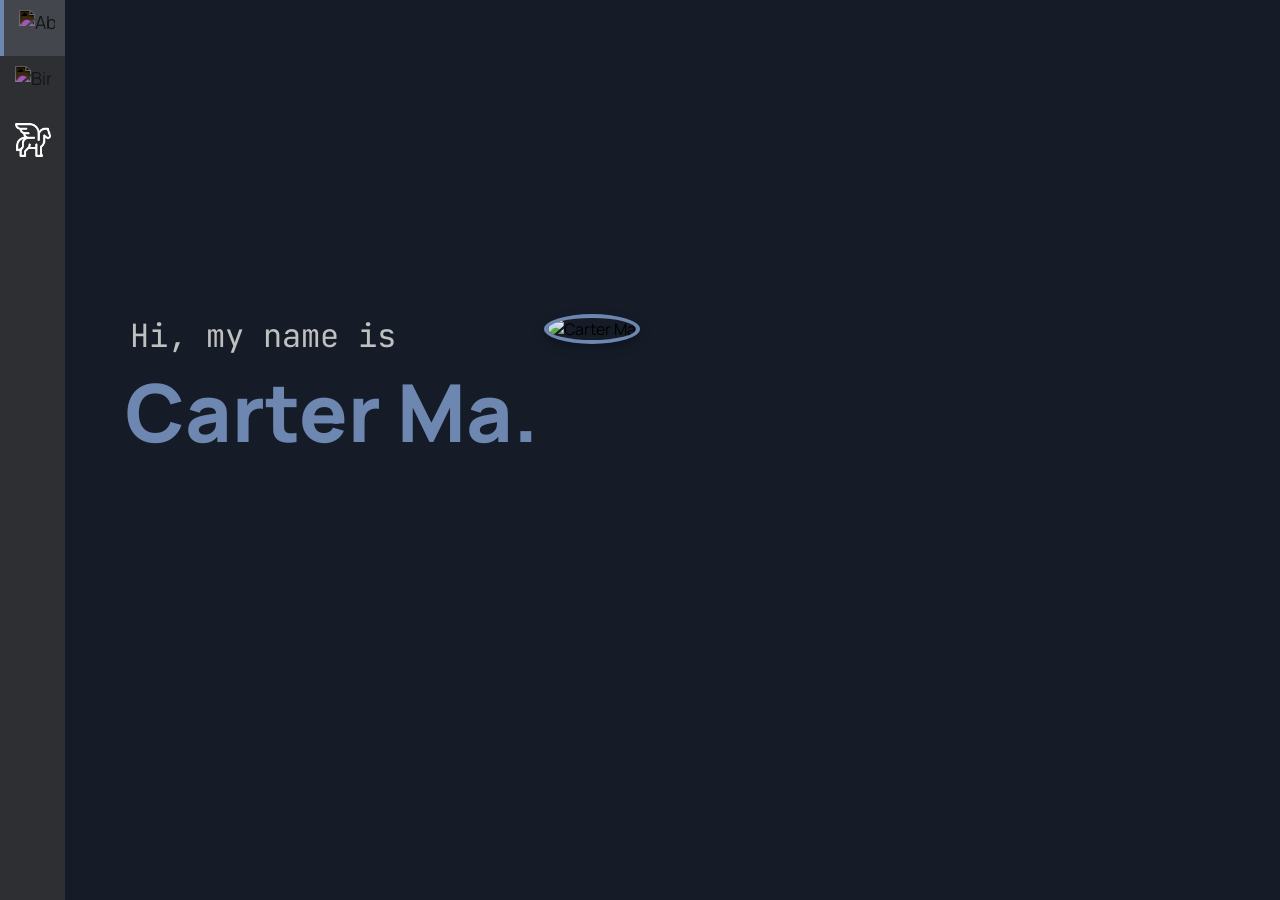
==== index.html @ 39f23136 "pegasus-project initial commit" ====
<!DOCTYPE html>
<html lang="en">
<head>
    <meta charset="UTF-8">
    <meta name="viewport" content="width=device-width, initial-scale=1.0">
    <title>About Me - Carter Ma</title>
    <link rel="stylesheet" href="style.css">
    <link href="https://fonts.googleapis.com/css2?family=Manrope:wght@400;600;700;800&display=swap" rel="stylesheet">
    <link href="https://fonts.googleapis.com/css2?family=JetBrains+Mono:ital,wght@0,100..800;1,100..800&family=Libre+Baskerville:ital,wght@0,400;0,700;1,400&display=swap" rel="stylesheet">
</head>
<body>
    <div class="sidebar" id="sidebar">
        <a href="index.html" id="about-link" class="sidebar-link">
            <img src="icons/about-me-icon.png" class="icon" alt="About Me icon">
            <span class="label">About Me</span>
        </a>
        <a href="bird-of-the-day.html" class="sidebar-link active">
            <img src="icons/bird-icon.png" class="icon" alt="Bird icon">
            <span class="label">Bird of the Day</span>
        </a>
        <a href="pegasus-project.html" class="sidebar-link">
            <img src="icons/pegasus-icon.png" class="icon" alt="Pegasus icon">
            <span class="label">Mapping the Pegasus Project</span>
        </a>
    </div>

    <main class="content" id="about-me-content">
        <div class="about-me">
            <div class="name-column">
                <h1 id="hi_text">Hi, my name is</h1>
                <h1 id="my_name">Carter Ma.</h1>
            </div>
            <div class="picture-column">
                <img src="images/profile-picture.JPG" alt="Carter Ma" id="profile_pic">
            </div>
        </div>
    </main>

    <footer>
    </footer>

    <!-- JavaScript -->
    <script src="scripts/sidebar.js" defer></script>
</body>
</html>
---- style.css ----
:root {
    --silver: #BFC0C0; /* Color of text */
    --anti-flash-white: #EAEBEB; /* Color of text in button and sidebar */
    --gunmetal: #1b2432; /* Color of container */
    --rich-black: #151c28; /* Background color */
    --cadet-gray: #7e95a0; /* Color of unvisited link */
    --cadet-gray-2: #A1B2BA; /* Color of unvisited hovered link */
    --cadet-gray-3: #9D9FAA; /* Color of visited link */
    --glaucous: #6D87B0;  /* Color of hovered button */
    --lapis-lazuli: #4F6892; /* Color of button */
    --jet: #2D2F33; /* Color of sidebar background */
    --outer-space: #43464C; /* Color of current page in sidebar */
    --indian-red: #da6666; /* Evil red color for evil stuff */
}

@media (max-width: 768px) {
    .bird-info {
        grid-template-columns: 1fr;
    }
}

body {
    font-family: 'Manrope';
    text-align: center;
    background-color: var(--rich-black);
    margin: 0;
    padding: 0;
    display: flex;
    justify-content: center;
    align-items: center;
    min-height: 100vh;
    /* Will push content to the right when sidebar is expanded */
    margin-left: 60px;
    transition: margin-left 0.3s ease;
}

/* Bird page section */

.container {
    position: relative;
    max-width: 900px;
    padding: 16px;
    background: var(--gunmetal);
    border-radius: 10px;
    box-shadow: 0 3px 8px rgba(0, 0, 0, 0.25);
}

h1 {
    font-size: 2em;
    font-weight: 400;
    color: var(--silver);
    margin-bottom: 4px;
}

#bird_name {
    font-weight: 600;
    color: var(--glaucous)
}

h2 {
    font-size: 1.4em;
    font-style: italic;
    font-weight: 200;
    color: var(--silver);
    margin-top: 0;
    margin-bottom: 8px;
}

p {
    font-size: 1em;
    color: var(--silver);
    line-height: 1.4;
    margin: 12px 0;
}

a {
    color: var(--cadet-gray)
}

#image_credit a:hover {
    color: var(--cadet-gray-2);
}

#image_credit   a:visited {
    color: var(--cadet-gray-3)
}

.bird-info {
    display: grid;
    grid-template-columns: 1fr 1fr;
    gap: 16px;
    margin: 16px 0;
    align-items: stretch;
}


.bird-photo-section, .bird-map-section {
    display: flex;
    flex-direction: column;
    align-items: center;
    justify-content: flex-start;
}

.bird-photo,
.bird-map {
    width: 100%;
    max-width: 430px;
    height: 300px;
    object-fit: cover;
    border-radius: 8px;
    box-shadow: 0 3px 6px rgba(0, 0, 0, 0.2);
}

.bird-map {
    border: none;
    margin-bottom: 25px;
}


.bird-photo, .bird-map {
    width: 100%;
    max-width: 430px;
    height: 300px;
    object-fit: cover;
    border-radius: 8px;
    box-shadow: 0 3px 6px rgba(0, 0, 0, 0.2);
}

#image_credit {
    margin-top: 6px;
    font-size: 0.9em;
}

.button-container {
  display: flex;
  flex-direction: column;
  align-items: center;
  gap: 16px;
  margin-top: 16px;
}

.button-with-loader {
  display: flex;
  align-items: center;
  gap: 8px;
}

button {
    padding: 10px 20px;
    font-size: 16px;
    background-color: var(--lapis-lazuli);
    color: var(--anti-flash-white);
    border: none;
    border-radius: 6px;
    cursor: pointer;
    transition: background 0.3s ease-in-out;
}

button:hover {
    background-color: var(--glaucous);
}

button:disabled {
  opacity: 0.5;
  cursor: not-allowed;
  background-color: var(--rich-black);
  color: var(--silver);
}

#back_button {
    position: absolute;
    bottom: 16px;
    left: 16px;
    display: none;
}

.loader {
    width: 32px;
    height: 32px;
    border: 4px solid var(--glaucous);
    border-bottom-color: transparent;
    border-radius: 50%;
    display: inline-block;
    box-sizing: border-box;
    animation: rotation 1s linear infinite;
    }

    @keyframes rotation {
    0% {
        transform: rotate(0deg);
    }
    100% {
        transform: rotate(360deg);
    }
}

.sidebar {
    position: fixed;
    top: 0;
    left: 0;
    width: 65px;
    height: 100vh;
    background-color: var(--jet);
    transition: width 0.3s ease;
    overflow: hidden;
}

.sidebar.expanded {
    width: 220px;
}

.sidebar-link {
    display: flex;
    align-items: center;
    padding: 10px 15px;
    font-size: 18px;
    color: var(--anti-flash-white);
    text-decoration: none;
    white-space: nowrap;
    overflow: hidden;
    transition: background 0.3s, color 0.2s;
}

.sidebar-link:hover {
    background-color: #444;
}

.sidebar-link .emoji {
    margin-right: 10px;
    font-size: 1.2em;
}

.sidebar-link .label {
    display: inline-block;
    overflow: hidden;
    white-space: nowrap;
    max-width: 0;
    opacity: 0;
    transition: max-width 0.3s ease, opacity 0.3s ease;
}

.sidebar-link.current-page {
    background-color: var(--outer-space);
    border-left: 4px solid var(--glaucous);
}

.sidebar.expanded .sidebar-link .label {
    max-width: 160px;
    opacity: 1;
}

.content {
    margin-left: 50px; /* matches collapsed sidebar */
    transition: margin-left 0.3s ease;
    padding: 20px;
}

.sidebar.expanded ~ .content {
    margin-left: 200px; /* matches expanded sidebar */
}

.icon {
  width: 36px;
  height: 36px;
  margin-right: 10px;
  flex-shrink: 0;
  filter: invert();
}

/** About me section */

#about-me-content {
    display:flex;
    width: 100%;
    margin-top: -120px;
}

#hi_text {
    position: relative;
    font-family: "JetBrains Mono", monospace;
    font-size: 2em;
    margin: 0;
    color: var(--silver);
    z-index: 1000;
    transition: left 0.3s ease;
}

#my_name {
    position: relative;
    left: -5px;
    font-size: 5em;
    font-weight: 900;
    color: var(--glaucous);
    margin: 0;
    z-index: 1000;
    transition: left 0.3s ease;
}

#profile_pic {
    width: 220px;
    height: 220px;
    object-fit: cover;
    border-radius: 50%; /* Makes it circular */
    border: 4px solid var(--glaucous);
    box-shadow: 0 4px 12px rgba(0, 0, 0, 0.3);
}

.name-column {
    float: left;
    z-index: 1000;
    transition: left 0.3s ease;
    text-align: left;
    width: auto;
}

.picture-column {
    position: relative;
    z-index: 1000;
    transition: left 0.3s ease;
    text-align: center;
}

.about-me > div {
    float: left;
}

/* Pegasus Project section */

.wide-container {
    position: relative;
    width: 1500px;
    padding: 32px;
    background: var(--gunmetal);
    border-radius: 10px;
    box-shadow: 0 3px 8px rgba(0, 0, 0, 0.25);
}

.pegasus-title {
    font-weight: 600;
    font-size: 1.1em;
    color: var(--wist);
    border-bottom: 2px solid var(--glaucous);
    display:inline-block;
    width: auto;
    padding: 0 300px 30px;
}

.pegasus-content {
    display: grid;
    grid-template-columns: 3fr 1fr;
    gap: 20px;
    margin-top: 40px;
}

.pegasus-info {
    text-align: center;
    color: var(--silver);
}

.pegasus-about-title {
    margin-top: 0;
    font-weight: 600;
    color: var(--silver);
}

.map-container {
    background: var(--gunmetal);
    border-radius: 8px;
    padding: 0;
    overflow: hidden;
    box-shadow: 0 3px 6px rgba(0, 0, 0, 0.2);
    position: relative;
    height: 500px;
}

.popup-content p {
    margin: 8px 0;
    color: black;
    font-size: 0.95em;
    line-height: 1.4;
}

#surveillance-map {
    height: 100%;
    width: 100%;
    border-radius: 8px;
    position: absolute;
    top: 0;
    left: 0;
    right: 0;
    bottom: 0;
}

#map-loading {
    position: absolute;
    top: 50%;
    left: 50%;
    transform: translate(-50%, -50%);
    color: var(--silver);
    font-size: 1.1em;
    z-index: 1000;
}
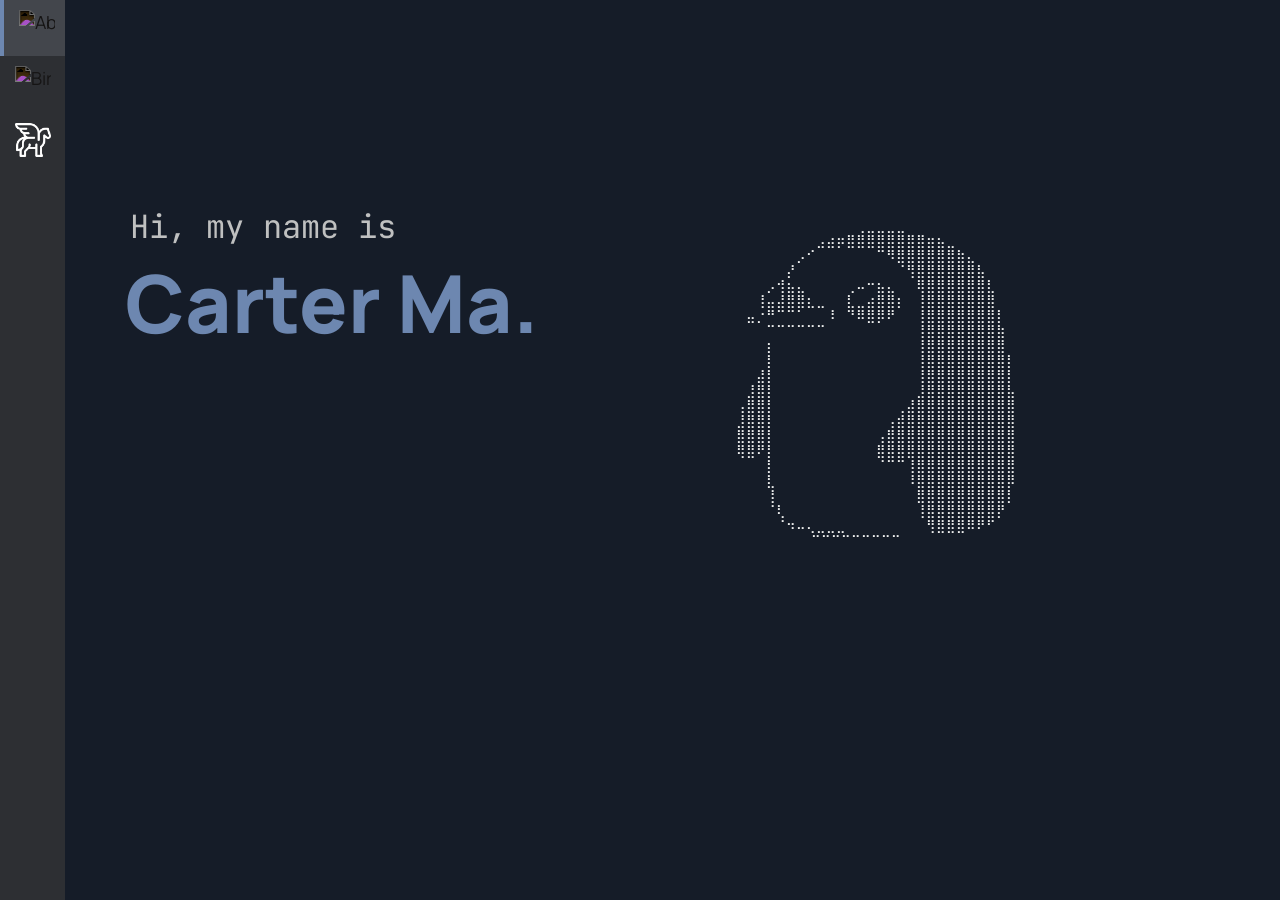
==== commit 8210b08e: "Made ready for class presentation" ====
--- a/index.html
+++ b/index.html
@@ -31,7 +31,30 @@
                 <h1 id="my_name">Carter Ma.</h1>
             </div>
             <div class="picture-column">
-                <img src="images/profile-picture.JPG" alt="Carter Ma" id="profile_pic">
+                <pre style="color: var(--anti-flash-white);">
+                    ⠀⠀⠀⠀⠀⠀⠀⠀⠀⠀⠀⠀⢀⣀⣀⣀⣀⠀⠀⠀⠀⠀⠀⠀⠀⠀⠀⠀
+                    ⠀⠀⠀⠀⠀⠀⠀⠀⣠⣴⡶⣿⣿⣿⣿⣿⣿⣿⣿⣶⣦⣀⠀⠀⠀⠀⠀⠀
+                    ⠀⠀⠀⠀⠀⠀⡠⠊⠀⠀⠀⠀⠀⠀⠉⠻⣿⣿⣿⣿⣿⣿⣷⣄⠀⠀⠀⠀
+                    ⠀⠀⠀⠀⠀⡜⠀⠀⠀⠀⠀⠀⠀⠀⠀⠀⠈⢻⣿⣿⣿⣿⣿⣿⣧⠀⠀⠀
+                    ⠀⠀⠀⡠⢺⣦⣄⠀⠀⠀⠀⢀⠤⠒⣦⣄⠀⠀⢿⣿⣿⣿⣿⣿⣿⣇⠀⠀
+                    ⠀⠀⢸⣤⣼⣿⣿⣆⣀⠀⠀⣇⣀⣴⣿⣿⡆⠀⢸⣿⣿⣿⣿⣿⣿⣿⠀⠀
+                    ⠀⣤⡐⠛⠉⠉⠁⠀⠀⠸⠀⠙⠿⣿⡿⠟⠀⠀⢸⣿⣿⣿⣿⣿⣿⣿⡇⠀
+                    ⠀⠀⠀⠉⠉⠉⠉⠉⠉⠀⠀⠀⠀⠀⠀⠀⠀⠀⢸⣿⣿⣿⣿⣿⣿⣿⣷⠀
+                    ⠀⠀⠀⡆⠀⠀⠀⠀⠀⠀⠀⠀⠀⠀⠀⠀⠀⠀⢸⣿⣿⣿⣿⣿⣿⣿⣿⠀
+                    ⠀⠀⠀⡇⠀⠀⠀⠀⠀⠀⠀⠀⠀⠀⠀⠀⠀⠀⢸⣿⣿⣿⣿⣿⣿⣿⣿⡇
+                    ⠀⠀⣼⡇⠀⠀⠀⠀⠀⠀⠀⠀⠀⠀⠀⠀⠀⠀⢸⣿⣿⣿⣿⣿⣿⣿⣿⡇
+                    ⠀⣸⣿⡇⠀⠀⠀⠀⠀⠀⠀⠀⠀⠀⠀⠀⠀⠀⣸⣿⣿⣿⣿⣿⣿⣿⣿⣧
+                    ⢠⣿⣿⡇⠀⠀⠀⠀⠀⠀⠀⠀⠀⠀⠀⠀⢀⣼⣿⣿⣿⣿⣿⣿⣿⣿⣿⣿
+                    ⣸⣿⣿⡇⠀⠀⠀⠀⠀⠀⠀⠀⠀⠀⠀⢠⣾⣿⣿⣿⣿⣿⣿⣿⣿⣿⣿⣿
+                    ⣿⣿⣿⡇⠀⠀⠀⠀⠀⠀⠀⠀⠀⠀⢠⣿⣿⣿⣿⣿⣿⣿⣿⣿⣿⣿⣿⣿
+                    ⢿⣿⠟⡇⠀⠀⠀⠀⠀⠀⠀⠀⠀⠀⣿⣿⣿⣿⣿⣿⣿⣿⣿⣿⣿⣿⣿⣿
+                    ⠀⠀⠀⡇⠀⠀⠀⠀⠀⠀⠀⠀⠀⠀⠈⠉⠉⢸⣿⣿⣿⣿⣿⣿⣿⣿⣿⣿
+                    ⠀⠀⠀⣇⠀⠀⠀⠀⠀⠀⠀⠀⠀⠀⠀⠀⠀⠸⣿⣿⣿⣿⣿⣿⣿⣿⣿⡿
+                    ⠀⠀⠀⢸⠀⠀⠀⠀⠀⠀⠀⠀⠀⠀⠀⠀⠀⠀⣿⣿⣿⣿⣿⣿⣿⣿⣿⡇
+                    ⠀⠀⠀⠈⢇⠀⠀⠀⠀⠀⠀⠀⠀⠀⠀⠀⠀⠀⢸⣿⣿⣿⣿⣿⣿⣿⡟⠀
+                    ⠀⠀⠀⠀⠈⠲⠤⢄⣀⣀⣀⠀⠀⠀⠀⠀⠀⠀⠀⢻⣿⣿⣿⠿⠟⠋⠀⠀
+                    ⠀⠀⠀⠀⠀⠀⠀⠀⠀⠀⠀⠉⠉⠉⠉⠉⠉⠉⠉⠉⠀⠀⠀⠀⠀⠀⠀⠀⠀⠀⠀⠀⠀⠀⠀
+                </pre>
             </div>
         </div>
     </main>
--- a/style.css
+++ b/style.css
@@ -328,7 +328,7 @@
 
 .wide-container {
     position: relative;
-    width: 1500px;
+    width: 90%;
     padding: 32px;
     background: var(--gunmetal);
     border-radius: 10px;
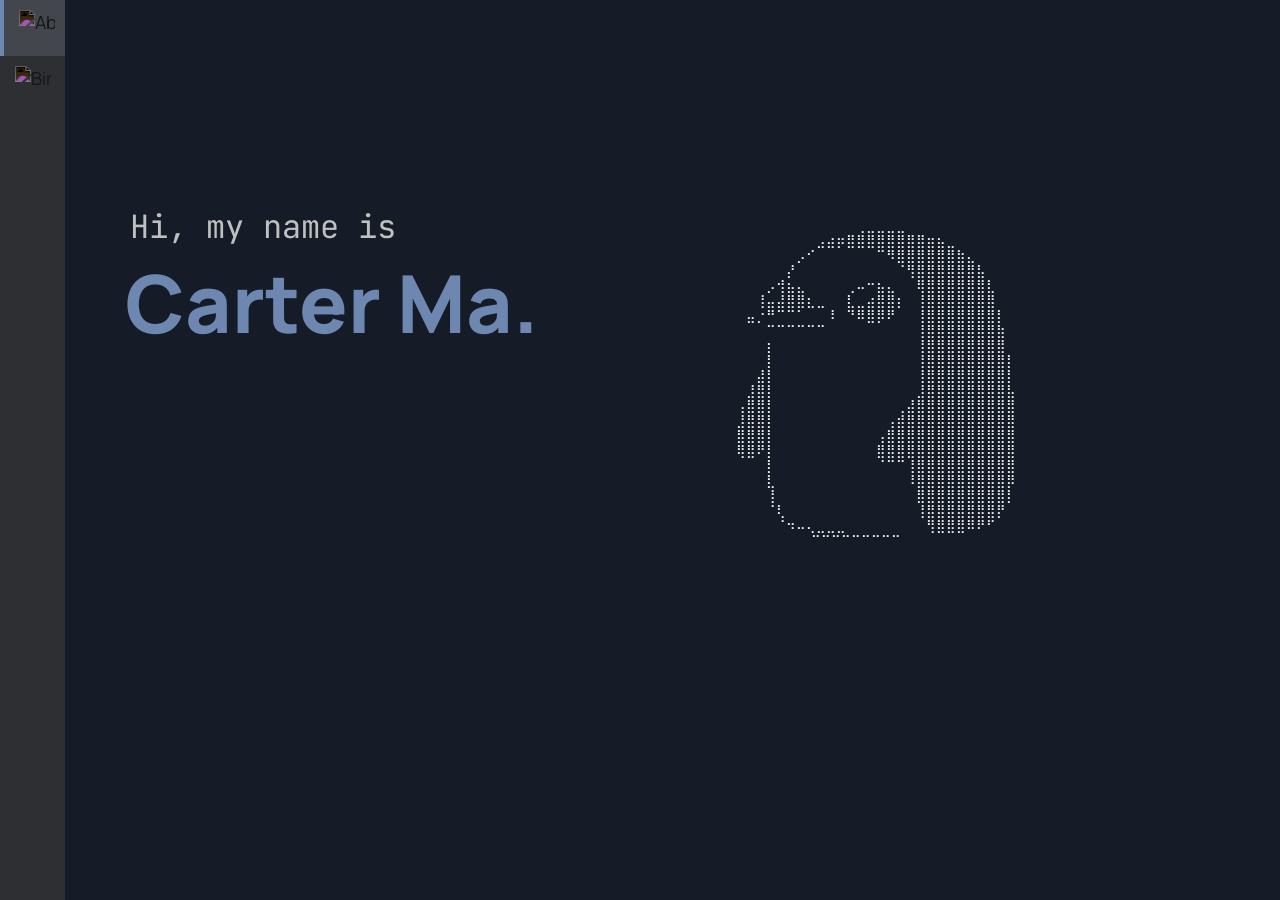
==== commit ef07f158: "Hide Pegasus Project" ====
--- a/index.html
+++ b/index.html
@@ -18,10 +18,10 @@
             <img src="icons/bird-icon.png" class="icon" alt="Bird icon">
             <span class="label">Bird of the Day</span>
         </a>
-        <a href="pegasus-project.html" class="sidebar-link">
+        <!-- <a href="pegasus-project.html" class="sidebar-link">
             <img src="icons/pegasus-icon.png" class="icon" alt="Pegasus icon">
             <span class="label">Mapping the Pegasus Project</span>
-        </a>
+        </a> -->
     </div>
 
     <main class="content" id="about-me-content">
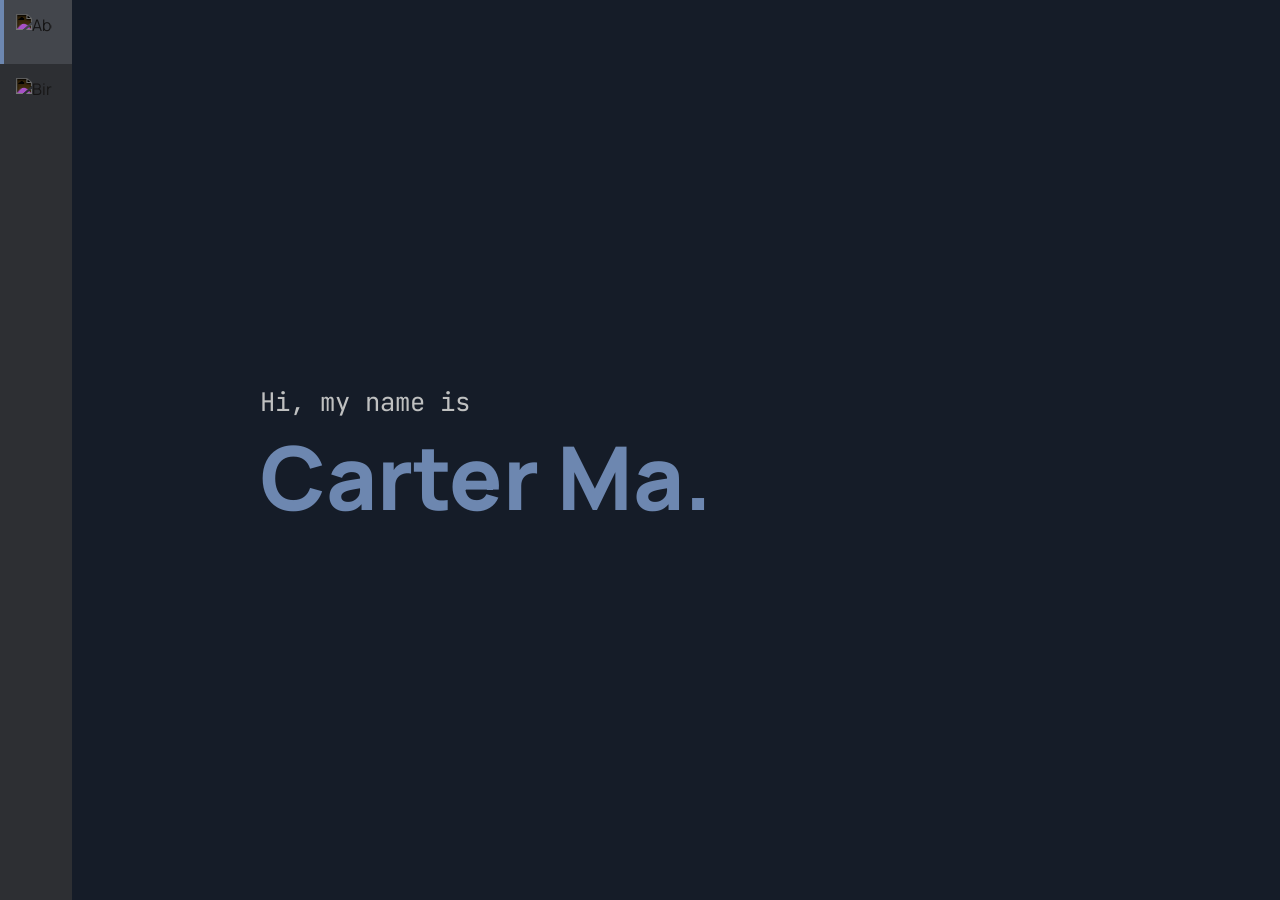
==== commit 3123beba: "Refactored HTML & CSS" ====
--- a/index.html
+++ b/index.html
@@ -8,59 +8,26 @@
     <link href="https://fonts.googleapis.com/css2?family=Manrope:wght@400;600;700;800&display=swap" rel="stylesheet">
     <link href="https://fonts.googleapis.com/css2?family=JetBrains+Mono:ital,wght@0,100..800;1,100..800&family=Libre+Baskerville:ital,wght@0,400;0,700;1,400&display=swap" rel="stylesheet">
 </head>
-<body>
-    <div class="sidebar" id="sidebar">
-        <a href="index.html" id="about-link" class="sidebar-link">
-            <img src="icons/about-me-icon.png" class="icon" alt="About Me icon">
-            <span class="label">About Me</span>
-        </a>
-        <a href="bird-of-the-day.html" class="sidebar-link active">
-            <img src="icons/bird-icon.png" class="icon" alt="Bird icon">
-            <span class="label">Bird of the Day</span>
-        </a>
-        <!-- <a href="pegasus-project.html" class="sidebar-link">
-            <img src="icons/pegasus-icon.png" class="icon" alt="Pegasus icon">
-            <span class="label">Mapping the Pegasus Project</span>
-        </a> -->
-    </div>
+<body class="about-page">
+    <aside class="sidebar" id="sidebar">
+        <nav class="sidebar-nav" aria-label="Primary">
+            <a href="index.html" class="sidebar-link" aria-current="page">
+                <img src="icons/about-me-icon.png" class="icon" alt="About Me icon">
+                <span class="label">About Me</span>
+            </a>
+            <a href="bird-of-the-day.html" class="sidebar-link">
+                <img src="icons/bird-icon.png" class="icon" alt="Bird icon">
+                <span class="label">Bird of the Day</span>
+            </a>
+        </nav>
+    </aside>
 
-    <main class="content" id="about-me-content">
-        <div class="about-me">
-            <div class="name-column">
-                <h1 id="hi_text">Hi, my name is</h1>
-                <h1 id="my_name">Carter Ma.</h1>
-            </div>
-            <div class="picture-column">
-                <pre style="color: var(--anti-flash-white);">
-                    ⠀⠀⠀⠀⠀⠀⠀⠀⠀⠀⠀⠀⢀⣀⣀⣀⣀⠀⠀⠀⠀⠀⠀⠀⠀⠀⠀⠀
-                    ⠀⠀⠀⠀⠀⠀⠀⠀⣠⣴⡶⣿⣿⣿⣿⣿⣿⣿⣿⣶⣦⣀⠀⠀⠀⠀⠀⠀
-                    ⠀⠀⠀⠀⠀⠀⡠⠊⠀⠀⠀⠀⠀⠀⠉⠻⣿⣿⣿⣿⣿⣿⣷⣄⠀⠀⠀⠀
-                    ⠀⠀⠀⠀⠀⡜⠀⠀⠀⠀⠀⠀⠀⠀⠀⠀⠈⢻⣿⣿⣿⣿⣿⣿⣧⠀⠀⠀
-                    ⠀⠀⠀⡠⢺⣦⣄⠀⠀⠀⠀⢀⠤⠒⣦⣄⠀⠀⢿⣿⣿⣿⣿⣿⣿⣇⠀⠀
-                    ⠀⠀⢸⣤⣼⣿⣿⣆⣀⠀⠀⣇⣀⣴⣿⣿⡆⠀⢸⣿⣿⣿⣿⣿⣿⣿⠀⠀
-                    ⠀⣤⡐⠛⠉⠉⠁⠀⠀⠸⠀⠙⠿⣿⡿⠟⠀⠀⢸⣿⣿⣿⣿⣿⣿⣿⡇⠀
-                    ⠀⠀⠀⠉⠉⠉⠉⠉⠉⠀⠀⠀⠀⠀⠀⠀⠀⠀⢸⣿⣿⣿⣿⣿⣿⣿⣷⠀
-                    ⠀⠀⠀⡆⠀⠀⠀⠀⠀⠀⠀⠀⠀⠀⠀⠀⠀⠀⢸⣿⣿⣿⣿⣿⣿⣿⣿⠀
-                    ⠀⠀⠀⡇⠀⠀⠀⠀⠀⠀⠀⠀⠀⠀⠀⠀⠀⠀⢸⣿⣿⣿⣿⣿⣿⣿⣿⡇
-                    ⠀⠀⣼⡇⠀⠀⠀⠀⠀⠀⠀⠀⠀⠀⠀⠀⠀⠀⢸⣿⣿⣿⣿⣿⣿⣿⣿⡇
-                    ⠀⣸⣿⡇⠀⠀⠀⠀⠀⠀⠀⠀⠀⠀⠀⠀⠀⠀⣸⣿⣿⣿⣿⣿⣿⣿⣿⣧
-                    ⢠⣿⣿⡇⠀⠀⠀⠀⠀⠀⠀⠀⠀⠀⠀⠀⢀⣼⣿⣿⣿⣿⣿⣿⣿⣿⣿⣿
-                    ⣸⣿⣿⡇⠀⠀⠀⠀⠀⠀⠀⠀⠀⠀⠀⢠⣾⣿⣿⣿⣿⣿⣿⣿⣿⣿⣿⣿
-                    ⣿⣿⣿⡇⠀⠀⠀⠀⠀⠀⠀⠀⠀⠀⢠⣿⣿⣿⣿⣿⣿⣿⣿⣿⣿⣿⣿⣿
-                    ⢿⣿⠟⡇⠀⠀⠀⠀⠀⠀⠀⠀⠀⠀⣿⣿⣿⣿⣿⣿⣿⣿⣿⣿⣿⣿⣿⣿
-                    ⠀⠀⠀⡇⠀⠀⠀⠀⠀⠀⠀⠀⠀⠀⠈⠉⠉⢸⣿⣿⣿⣿⣿⣿⣿⣿⣿⣿
-                    ⠀⠀⠀⣇⠀⠀⠀⠀⠀⠀⠀⠀⠀⠀⠀⠀⠀⠸⣿⣿⣿⣿⣿⣿⣿⣿⣿⡿
-                    ⠀⠀⠀⢸⠀⠀⠀⠀⠀⠀⠀⠀⠀⠀⠀⠀⠀⠀⣿⣿⣿⣿⣿⣿⣿⣿⣿⡇
-                    ⠀⠀⠀⠈⢇⠀⠀⠀⠀⠀⠀⠀⠀⠀⠀⠀⠀⠀⢸⣿⣿⣿⣿⣿⣿⣿⡟⠀
-                    ⠀⠀⠀⠀⠈⠲⠤⢄⣀⣀⣀⠀⠀⠀⠀⠀⠀⠀⠀⢻⣿⣿⣿⠿⠟⠋⠀⠀
-                    ⠀⠀⠀⠀⠀⠀⠀⠀⠀⠀⠀⠉⠉⠉⠉⠉⠉⠉⠉⠉⠀⠀⠀⠀⠀⠀⠀⠀⠀⠀⠀⠀⠀⠀⠀
-                </pre>
-            </div>
-        </div>
+    <main class="page-content">
+        <section class="about-hero" aria-labelledby="my_name">
+            <p class="about-intro">Hi, my name is</p>
+            <h1 id="my_name" class="about-title">Carter Ma.</h1>
+        </section>
     </main>
-
-    <footer>
-    </footer>
 
     <!-- JavaScript -->
     <script src="scripts/sidebar.js" defer></script>
--- a/style.css
+++ b/style.css
@@ -1,247 +1,127 @@
 :root {
-    --silver: #BFC0C0; /* Color of text */
-    --anti-flash-white: #EAEBEB; /* Color of text in button and sidebar */
-    --gunmetal: #1b2432; /* Color of container */
-    --rich-black: #151c28; /* Background color */
-    --cadet-gray: #7e95a0; /* Color of unvisited link */
-    --cadet-gray-2: #A1B2BA; /* Color of unvisited hovered link */
-    --cadet-gray-3: #9D9FAA; /* Color of visited link */
-    --glaucous: #6D87B0;  /* Color of hovered button */
-    --lapis-lazuli: #4F6892; /* Color of button */
-    --jet: #2D2F33; /* Color of sidebar background */
-    --outer-space: #43464C; /* Color of current page in sidebar */
-    --indian-red: #da6666; /* Evil red color for evil stuff */
-}
-
-@media (max-width: 768px) {
-    .bird-info {
-        grid-template-columns: 1fr;
-    }
+    --color-bg: #151c28;
+    --color-surface: #1b2432;
+    --color-surface-strong: #2d2f33;
+    --color-surface-active: #43464c;
+    --color-text: #bfc0c0;
+    --color-text-strong: #eaebeb;
+    --color-link: #7e95a0;
+    --color-link-hover: #a1b2ba;
+    --color-link-visited: #9d9faa;
+    --color-accent: #6d87b0;
+    --color-accent-strong: #4f6892;
+    --color-border: rgba(255, 255, 255, 0.08);
+    --shadow-panel: 0 18px 40px rgba(0, 0, 0, 0.24);
+    --shadow-media: 0 10px 24px rgba(0, 0, 0, 0.2);
+    --radius-lg: 16px;
+    --radius-md: 10px;
+    --radius-sm: 8px;
+    --sidebar-collapsed: 72px;
+    --sidebar-expanded: 220px;
+    --content-width: 960px;
+}
+
+*,
+*::before,
+*::after {
+    box-sizing: border-box;
+}
+
+html {
+    color-scheme: dark;
 }
 
 body {
-    font-family: 'Manrope';
-    text-align: center;
-    background-color: var(--rich-black);
     margin: 0;
-    padding: 0;
-    display: flex;
-    justify-content: center;
-    align-items: center;
     min-height: 100vh;
-    /* Will push content to the right when sidebar is expanded */
-    margin-left: 60px;
-    transition: margin-left 0.3s ease;
-}
-
-/* Bird page section */
-
-.container {
-    position: relative;
-    max-width: 900px;
-    padding: 16px;
-    background: var(--gunmetal);
-    border-radius: 10px;
-    box-shadow: 0 3px 8px rgba(0, 0, 0, 0.25);
-}
-
-h1 {
-    font-size: 2em;
-    font-weight: 400;
-    color: var(--silver);
-    margin-bottom: 4px;
-}
-
-#bird_name {
-    font-weight: 600;
-    color: var(--glaucous)
-}
-
-h2 {
-    font-size: 1.4em;
-    font-style: italic;
-    font-weight: 200;
-    color: var(--silver);
-    margin-top: 0;
-    margin-bottom: 8px;
-}
-
+    overflow-x: hidden;
+    font-family: "Manrope", sans-serif;
+    background-color: var(--color-bg);
+    color: var(--color-text);
+}
+
+img {
+    display: block;
+    max-width: 100%;
+}
+
+iframe {
+    display: block;
+}
+
+h1,
+h2,
 p {
-    font-size: 1em;
-    color: var(--silver);
-    line-height: 1.4;
-    margin: 12px 0;
+    margin: 0;
+}
+
+p {
+    line-height: 1.6;
 }
 
 a {
-    color: var(--cadet-gray)
-}
-
-#image_credit a:hover {
-    color: var(--cadet-gray-2);
-}
-
-#image_credit   a:visited {
-    color: var(--cadet-gray-3)
-}
-
-.bird-info {
-    display: grid;
-    grid-template-columns: 1fr 1fr;
-    gap: 16px;
-    margin: 16px 0;
-    align-items: stretch;
-}
-
-
-.bird-photo-section, .bird-map-section {
-    display: flex;
-    flex-direction: column;
-    align-items: center;
-    justify-content: flex-start;
-}
-
-.bird-photo,
-.bird-map {
-    width: 100%;
-    max-width: 430px;
-    height: 300px;
-    object-fit: cover;
-    border-radius: 8px;
-    box-shadow: 0 3px 6px rgba(0, 0, 0, 0.2);
-}
-
-.bird-map {
-    border: none;
-    margin-bottom: 25px;
-}
-
-
-.bird-photo, .bird-map {
-    width: 100%;
-    max-width: 430px;
-    height: 300px;
-    object-fit: cover;
-    border-radius: 8px;
-    box-shadow: 0 3px 6px rgba(0, 0, 0, 0.2);
-}
-
-#image_credit {
-    margin-top: 6px;
-    font-size: 0.9em;
-}
-
-.button-container {
-  display: flex;
-  flex-direction: column;
-  align-items: center;
-  gap: 16px;
-  margin-top: 16px;
-}
-
-.button-with-loader {
-  display: flex;
-  align-items: center;
-  gap: 8px;
-}
-
-button {
-    padding: 10px 20px;
-    font-size: 16px;
-    background-color: var(--lapis-lazuli);
-    color: var(--anti-flash-white);
-    border: none;
-    border-radius: 6px;
-    cursor: pointer;
-    transition: background 0.3s ease-in-out;
-}
-
-button:hover {
-    background-color: var(--glaucous);
-}
-
-button:disabled {
-  opacity: 0.5;
-  cursor: not-allowed;
-  background-color: var(--rich-black);
-  color: var(--silver);
-}
-
-#back_button {
-    position: absolute;
-    bottom: 16px;
-    left: 16px;
-    display: none;
-}
-
-.loader {
-    width: 32px;
-    height: 32px;
-    border: 4px solid var(--glaucous);
-    border-bottom-color: transparent;
-    border-radius: 50%;
-    display: inline-block;
-    box-sizing: border-box;
-    animation: rotation 1s linear infinite;
-    }
-
-    @keyframes rotation {
-    0% {
-        transform: rotate(0deg);
-    }
-    100% {
-        transform: rotate(360deg);
-    }
+    color: var(--color-link);
+    transition: color 0.2s ease;
+}
+
+a:hover {
+    color: var(--color-link-hover);
+}
+
+a:visited {
+    color: var(--color-link-visited);
 }
 
 .sidebar {
     position: fixed;
     top: 0;
     left: 0;
-    width: 65px;
-    height: 100vh;
-    background-color: var(--jet);
+    bottom: 0;
+    width: var(--sidebar-collapsed);
+    background-color: var(--color-surface-strong);
+    overflow: hidden;
     transition: width 0.3s ease;
-    overflow: hidden;
+    z-index: 10;
 }
 
 .sidebar.expanded {
-    width: 220px;
+    width: var(--sidebar-expanded);
+}
+
+.sidebar-nav {
+    display: flex;
+    flex-direction: column;
 }
 
 .sidebar-link {
     display: flex;
     align-items: center;
-    padding: 10px 15px;
-    font-size: 18px;
-    color: var(--anti-flash-white);
+    gap: 0.75rem;
+    min-height: 64px;
+    padding: 0.875rem 1rem;
+    color: var(--color-text-strong);
     text-decoration: none;
     white-space: nowrap;
     overflow: hidden;
-    transition: background 0.3s, color 0.2s;
+    transition: background-color 0.2s ease, color 0.2s ease;
 }
 
 .sidebar-link:hover {
-    background-color: #444;
-}
-
-.sidebar-link .emoji {
-    margin-right: 10px;
-    font-size: 1.2em;
+    background-color: rgba(255, 255, 255, 0.08);
+}
+
+.sidebar-link.current-page,
+.sidebar-link[aria-current="page"] {
+    padding-left: calc(1rem - 4px);
+    background-color: var(--color-surface-active);
+    border-left: 4px solid var(--color-accent);
 }
 
 .sidebar-link .label {
-    display: inline-block;
-    overflow: hidden;
-    white-space: nowrap;
     max-width: 0;
     opacity: 0;
-    transition: max-width 0.3s ease, opacity 0.3s ease;
-}
-
-.sidebar-link.current-page {
-    background-color: var(--outer-space);
-    border-left: 4px solid var(--glaucous);
+    overflow: hidden;
+    transition: max-width 0.3s ease, opacity 0.2s ease;
 }
 
 .sidebar.expanded .sidebar-link .label {
@@ -249,154 +129,230 @@
     opacity: 1;
 }
 
-.content {
-    margin-left: 50px; /* matches collapsed sidebar */
-    transition: margin-left 0.3s ease;
-    padding: 20px;
-}
-
-.sidebar.expanded ~ .content {
-    margin-left: 200px; /* matches expanded sidebar */
-}
-
 .icon {
-  width: 36px;
-  height: 36px;
-  margin-right: 10px;
-  flex-shrink: 0;
-  filter: invert();
-}
-
-/** About me section */
-
-#about-me-content {
-    display:flex;
+    width: 36px;
+    height: 36px;
+    flex: 0 0 36px;
+    filter: invert(1);
+}
+
+.page-content {
+    display: grid;
+    place-items: center;
+    min-height: 100vh;
     width: 100%;
-    margin-top: -120px;
-}
-
-#hi_text {
-    position: relative;
+    padding: 2rem;
+    padding-left: calc(var(--sidebar-collapsed) + 2rem);
+    transition: padding-left 0.3s ease;
+}
+
+.sidebar.expanded ~ .page-content {
+    padding-left: calc(var(--sidebar-expanded) + 2rem);
+}
+
+.panel {
+    width: min(100%, var(--content-width));
+    padding: clamp(1.5rem, 3vw, 2rem);
+    background-color: var(--color-surface);
+    border: 1px solid var(--color-border);
+    border-radius: var(--radius-lg);
+    box-shadow: var(--shadow-panel);
+}
+
+.about-hero {
+    width: min(100%, var(--content-width));
+    padding-inline: clamp(0rem, 6vw, 4rem);
+    text-align: left;
+}
+
+.about-intro {
+    margin-bottom: 0.75rem;
     font-family: "JetBrains Mono", monospace;
-    font-size: 2em;
+    font-size: clamp(1.25rem, 2vw, 1.75rem);
+}
+
+.about-title {
+    font-size: clamp(3rem, 10vw, 5.5rem);
+    font-weight: 800;
+    line-height: 0.95;
+    color: var(--color-accent);
+}
+
+.bird-panel {
+    display: grid;
+    gap: 1.5rem;
+}
+
+.bird-header {
+    display: grid;
+    gap: 0.375rem;
+    text-align: center;
+}
+
+.bird-heading {
+    font-size: clamp(2rem, 4vw, 3rem);
+    font-weight: 400;
+    color: var(--color-text);
+}
+
+.bird-title-prefix {
+    color: var(--color-text);
+}
+
+.bird-title-name {
+    font-weight: 600;
+    color: var(--color-accent);
+}
+
+.bird-scientific-name {
+    font-size: 1.25rem;
+    font-style: italic;
+}
+
+.bird-info {
+    display: grid;
+    grid-template-columns: repeat(2, minmax(0, 1fr));
+    gap: 1.5rem;
+    align-items: start;
+}
+
+.bird-detail {
+    display: grid;
+    gap: 1rem;
+    text-align: center;
+}
+
+.bird-figure {
+    display: grid;
+    gap: 0.5rem;
     margin: 0;
-    color: var(--silver);
-    z-index: 1000;
-    transition: left 0.3s ease;
-}
-
-#my_name {
-    position: relative;
-    left: -5px;
-    font-size: 5em;
-    font-weight: 900;
-    color: var(--glaucous);
-    margin: 0;
-    z-index: 1000;
-    transition: left 0.3s ease;
-}
-
-#profile_pic {
-    width: 220px;
-    height: 220px;
+}
+
+.bird-photo,
+.bird-map {
+    width: 100%;
+    min-height: 300px;
+    border: none;
+    border-radius: var(--radius-md);
+    box-shadow: var(--shadow-media);
+    background-color: rgba(255, 255, 255, 0.03);
+}
+
+.bird-photo {
+    aspect-ratio: 4 / 3;
     object-fit: cover;
-    border-radius: 50%; /* Makes it circular */
-    border: 4px solid var(--glaucous);
-    box-shadow: 0 4px 12px rgba(0, 0, 0, 0.3);
-}
-
-.name-column {
-    float: left;
-    z-index: 1000;
-    transition: left 0.3s ease;
-    text-align: left;
-    width: auto;
-}
-
-.picture-column {
-    position: relative;
-    z-index: 1000;
-    transition: left 0.3s ease;
-    text-align: center;
-}
-
-.about-me > div {
-    float: left;
-}
-
-/* Pegasus Project section */
-
-.wide-container {
-    position: relative;
-    width: 90%;
-    padding: 32px;
-    background: var(--gunmetal);
-    border-radius: 10px;
-    box-shadow: 0 3px 8px rgba(0, 0, 0, 0.25);
-}
-
-.pegasus-title {
-    font-weight: 600;
-    font-size: 1.1em;
-    color: var(--wist);
-    border-bottom: 2px solid var(--glaucous);
-    display:inline-block;
-    width: auto;
-    padding: 0 300px 30px;
-}
-
-.pegasus-content {
-    display: grid;
-    grid-template-columns: 3fr 1fr;
-    gap: 20px;
-    margin-top: 40px;
-}
-
-.pegasus-info {
-    text-align: center;
-    color: var(--silver);
-}
-
-.pegasus-about-title {
-    margin-top: 0;
-    font-weight: 600;
-    color: var(--silver);
-}
-
-.map-container {
-    background: var(--gunmetal);
-    border-radius: 8px;
-    padding: 0;
-    overflow: hidden;
-    box-shadow: 0 3px 6px rgba(0, 0, 0, 0.2);
-    position: relative;
-    height: 500px;
-}
-
-.popup-content p {
-    margin: 8px 0;
-    color: black;
-    font-size: 0.95em;
-    line-height: 1.4;
-}
-
-#surveillance-map {
-    height: 100%;
-    width: 100%;
-    border-radius: 8px;
-    position: absolute;
-    top: 0;
-    left: 0;
-    right: 0;
-    bottom: 0;
-}
-
-#map-loading {
-    position: absolute;
-    top: 50%;
-    left: 50%;
-    transform: translate(-50%, -50%);
-    color: var(--silver);
-    font-size: 1.1em;
-    z-index: 1000;
+}
+
+.bird-map {
+    aspect-ratio: 4 / 3;
+}
+
+.image-credit {
+    font-size: 0.95rem;
+}
+
+.image-credit:empty {
+    display: none;
+}
+
+.button-container {
+    display: grid;
+    grid-template-columns: 1fr auto 1fr;
+    align-items: center;
+    gap: 1rem;
+}
+
+.button-with-loader {
+    display: flex;
+    align-items: center;
+    gap: 0.75rem;
+    grid-column: 2;
+    justify-self: center;
+}
+
+button {
+    display: inline-flex;
+    align-items: center;
+    justify-content: center;
+    padding: 0.75rem 1.25rem;
+    font: inherit;
+    color: var(--color-text-strong);
+    background-color: var(--color-accent-strong);
+    border: none;
+    border-radius: var(--radius-sm);
+    cursor: pointer;
+    transition: background-color 0.2s ease, opacity 0.2s ease;
+}
+
+button:hover {
+    background-color: var(--color-accent);
+}
+
+button:disabled {
+    opacity: 0.55;
+    cursor: not-allowed;
+    color: var(--color-text);
+    background-color: var(--color-bg);
+}
+
+#back_button {
+    display: none;
+    grid-column: 1;
+    justify-self: start;
+}
+
+.loader {
+    width: 32px;
+    height: 32px;
+    border: 4px solid var(--color-accent);
+    border-bottom-color: transparent;
+    border-radius: 50%;
+    display: inline-block;
+    animation: rotation 1s linear infinite;
+}
+
+@keyframes rotation {
+    0% {
+        transform: rotate(0deg);
+    }
+
+    100% {
+        transform: rotate(360deg);
+    }
+}
+
+@media (max-width: 900px) {
+    .bird-info {
+        grid-template-columns: 1fr;
+    }
+}
+
+@media (max-width: 640px) {
+    .page-content {
+        padding: 1.25rem;
+        padding-left: calc(var(--sidebar-collapsed) + 1.25rem);
+    }
+
+    .sidebar.expanded ~ .page-content {
+        padding-left: calc(var(--sidebar-expanded) + 1.25rem);
+    }
+
+    .button-container {
+        grid-template-columns: 1fr;
+        justify-items: stretch;
+    }
+
+    .button-with-loader {
+        grid-column: 1;
+        width: 100%;
+    }
+
+    .button-with-loader button {
+        flex: 1;
+    }
+
+    .bird-photo,
+    .bird-map {
+        min-height: 240px;
+    }
 }
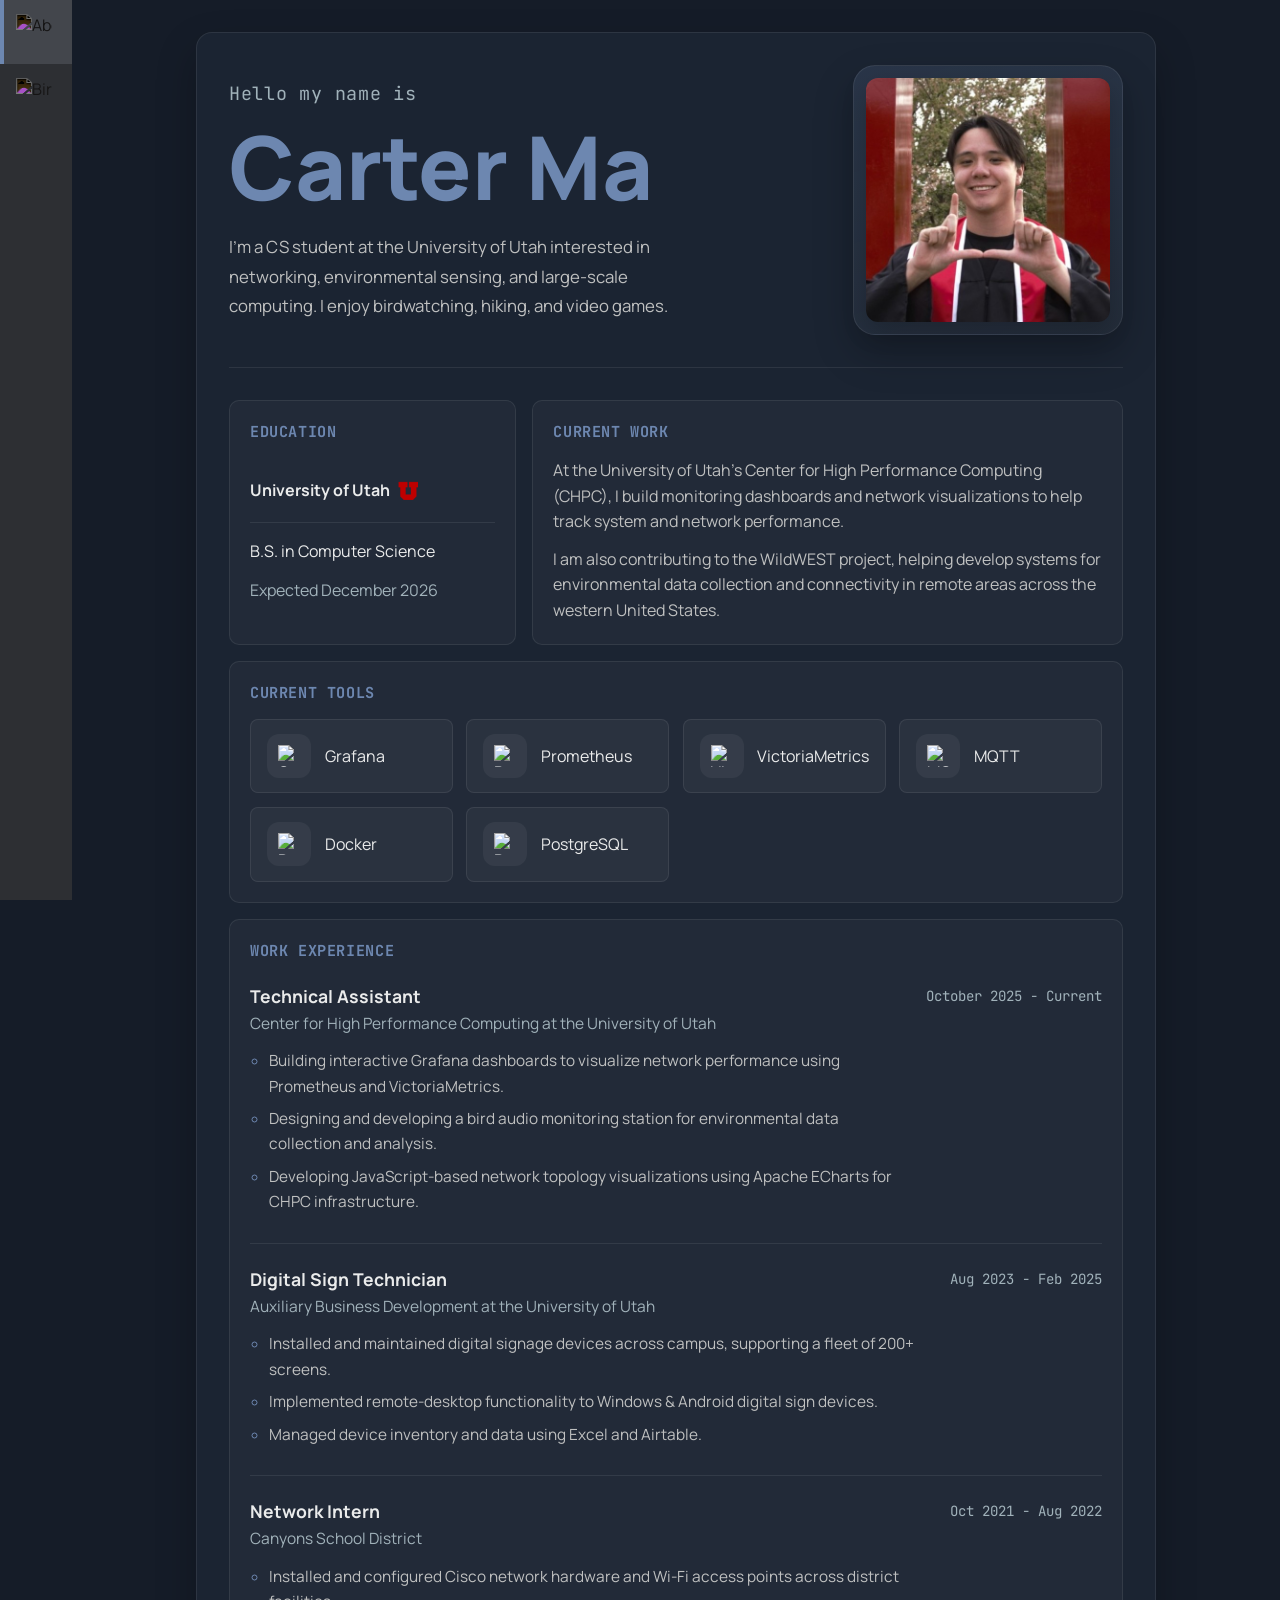
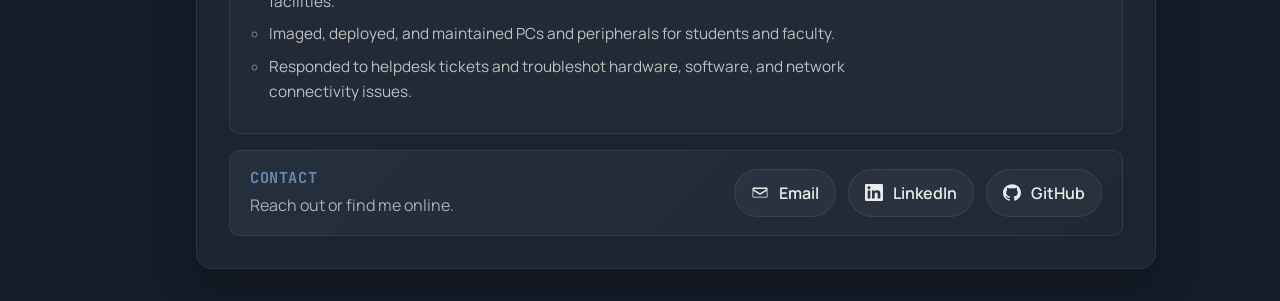
==== commit 4c1f5462: "Finished about me page v1" ====
--- a/index.html
+++ b/index.html
@@ -23,9 +23,146 @@
     </aside>
 
     <main class="page-content">
-        <section class="about-hero" aria-labelledby="my_name">
-            <p class="about-intro">Hi, my name is</p>
-            <h1 id="my_name" class="about-title">Carter Ma.</h1>
+        <section class="panel about-panel" aria-labelledby="my_name">
+            <header class="about-hero">
+                <div class="about-hero-copy">
+                    <p class="about-intro">Hello my name is</p>
+                    <h1 id="my_name" class="about-title">Carter Ma</h1>
+                    <p class="about-summary">I’m a CS student at the University of Utah interested in networking, environmental sensing, and large-scale computing. I enjoy birdwatching, hiking, and video games.</p>
+                </div>
+
+                <figure class="about-portrait">
+                    <img src="images/profile-picture.JPG" class="about-portrait-image" alt="Portrait of Carter Ma">
+                </figure>
+            </header>
+
+            <div class="about-grid">
+                <section class="about-section about-section-education" aria-labelledby="education_heading">
+                    <h2 id="education_heading" class="about-section-title">Education</h2>
+                    <div class="education-card">
+                        <div class="about-stack">
+                            <div class="education-school">
+                                <p class="about-emphasis">University of Utah</p>
+                                <img src="icons/BlockU_favicon32.png" class="education-inline-icon" alt="">
+                            </div>
+                            <div class="education-details">
+                                <p class="education-degree">B.S. in Computer Science</p>
+                                <p class="about-muted">Expected December 2026</p>
+                            </div>
+                        </div>
+                    </div>
+                </section>
+
+                <section class="about-section about-section-work" aria-labelledby="current_work_heading">
+                    <h2 id="current_work_heading" class="about-section-title">Current work</h2>
+                    <div class="about-stack">
+                        <p>At the University of Utah’s Center for High Performance Computing (CHPC), I build monitoring dashboards and network visualizations to help track system and network performance.</p>
+                        <p>I am also contributing to the WildWEST project, helping develop systems for environmental data collection and connectivity in remote areas across the western United States.</p>
+                    </div>
+                </section>
+
+                <section class="about-section about-section-tools" aria-labelledby="current_tools_heading">
+                    <h2 id="current_tools_heading" class="about-section-title">Current tools</h2>
+                    <ul class="tool-list" aria-label="Tools I currently use">
+                        <li class="tool-chip">
+                            <span class="tool-icon-wrap"><img class="tool-icon" src="https://cdn.simpleicons.org/grafana/F46800" alt="Grafana icon" loading="lazy"></span>
+                            <span>Grafana</span>
+                        </li>
+                        <li class="tool-chip">
+                            <span class="tool-icon-wrap"><img class="tool-icon" src="https://cdn.simpleicons.org/prometheus/E6522C" alt="Prometheus icon" loading="lazy"></span>
+                            <span>Prometheus</span>
+                        </li>
+                        <li class="tool-chip">
+                            <span class="tool-icon-wrap"><img class="tool-icon" src="https://cdn.simpleicons.org/victoriametrics/621773" alt="VictoriaMetrics icon" loading="lazy"></span>
+                            <span>VictoriaMetrics</span>
+                        </li>
+                        <li class="tool-chip">
+                            <span class="tool-icon-wrap"><img class="tool-icon" src="https://cdn.simpleicons.org/mqtt/660066" alt="MQTT icon" loading="lazy"></span>
+                            <span>MQTT</span>
+                        </li>
+                        <li class="tool-chip">
+                            <span class="tool-icon-wrap"><img class="tool-icon" src="https://cdn.simpleicons.org/docker/2496ED" alt="Docker icon" loading="lazy"></span>
+                            <span>Docker</span>
+                        </li>
+                        <li class="tool-chip">
+                            <span class="tool-icon-wrap"><img class="tool-icon" src="https://cdn.simpleicons.org/postgresql/4169E1" alt="PostgreSQL icon" loading="lazy"></span>
+                            <span>PostgreSQL</span>
+                        </li>
+                    </ul>
+                </section>
+
+                <section class="about-section about-section-experience" aria-labelledby="experience_heading">
+                    <h2 id="experience_heading" class="about-section-title">Work experience</h2>
+                    <ul class="experience-list">
+                        <li class="experience-item">
+                            <div class="experience-copy">
+                                <div class="experience-heading">
+                                    <p class="experience-role">Technical Assistant</p>
+                                    <p class="experience-company">Center for High Performance Computing at the University of Utah</p>
+                                </div>
+                                <ul class="experience-highlights">
+                                    <li>Building interactive Grafana dashboards to visualize network performance using Prometheus and VictoriaMetrics.</li>
+                                    <li>Designing and developing a bird audio monitoring station for environmental data collection and analysis.</li>
+                                    <li>Developing JavaScript-based network topology visualizations using Apache ECharts for CHPC infrastructure.</li>
+                                </ul>
+                            </div>
+                            <p class="experience-date">October 2025 - Current</p>
+                        </li>
+                        <li class="experience-item">
+                            <div class="experience-copy">
+                                <div class="experience-heading">
+                                    <p class="experience-role">Digital Sign Technician</p>
+                                    <p class="experience-company">Auxiliary Business Development at the University of Utah</p>
+                                </div>
+                                <ul class="experience-highlights">
+                                    <li>Installed and maintained digital signage devices across campus, supporting a fleet of 200+ screens.</li>
+                                    <li>Implemented remote-desktop functionality to Windows &amp; Android digital sign devices.</li>
+                                    <li>Managed device inventory and data using Excel and Airtable.</li>
+                                </ul>
+                            </div>
+                            <p class="experience-date">Aug 2023 - Feb 2025</p>
+                        </li>
+                        <li class="experience-item">
+                            <div class="experience-copy">
+                                <div class="experience-heading">
+                                    <p class="experience-role">Network Intern</p>
+                                    <p class="experience-company">Canyons School District</p>
+                                </div>
+                                <ul class="experience-highlights">
+                                    <li>Installed and configured Cisco network hardware and Wi-Fi access points across district facilities.</li>
+                                    <li>Imaged, deployed, and maintained PCs and peripherals for students and faculty.</li>
+                                    <li>Responded to helpdesk tickets and troubleshot hardware, software, and network connectivity issues.</li>
+                                </ul>
+                            </div>
+                            <p class="experience-date">Oct 2021 - Aug 2022</p>
+                        </li>
+                    </ul>
+                </section>
+
+                <section class="about-section about-section-contact" aria-labelledby="contact_heading">
+                    <div class="contact-bar">
+                        <div class="contact-bar-copy">
+                            <h2 id="contact_heading" class="about-section-title">Contact</h2>
+                            <p class="contact-bar-text">Reach out or find me online.</p>
+                        </div>
+
+                        <nav class="contact-nav" aria-label="Contact links">
+                            <a class="contact-link" href="mailto:carter.ma@utah.edu" aria-label="Email Carter Ma">
+                                <img src="icons/contact-email.svg" class="contact-icon" alt="" aria-hidden="true">
+                                <span class="contact-link-label">Email</span>
+                            </a>
+                            <a class="contact-link" href="https://www.linkedin.com/in/carter-ma-bb8934241/" target="_blank" rel="noreferrer" aria-label="Open Carter Ma LinkedIn profile">
+                                <img src="icons/contact-linkedin.svg" class="contact-icon" alt="" aria-hidden="true">
+                                <span class="contact-link-label">LinkedIn</span>
+                            </a>
+                            <a class="contact-link" href="https://github.com/carterdealma" target="_blank" rel="noreferrer" aria-label="Open Carter Ma GitHub profile">
+                                <img src="icons/contact-github.svg" class="contact-icon" alt="" aria-hidden="true">
+                                <span class="contact-link-label">GitHub</span>
+                            </a>
+                        </nav>
+                    </div>
+                </section>
+            </div>
         </section>
     </main>
 
--- a/style.css
+++ b/style.css
@@ -108,6 +108,7 @@
 
 .sidebar-link:hover {
     background-color: rgba(255, 255, 255, 0.08);
+    color: var(--color-text-strong);
 }
 
 .sidebar-link.current-page,
@@ -159,23 +160,337 @@
     box-shadow: var(--shadow-panel);
 }
 
+.about-panel {
+    display: grid;
+    gap: clamp(1.5rem, 3vw, 2rem);
+}
+
 .about-hero {
-    width: min(100%, var(--content-width));
-    padding-inline: clamp(0rem, 6vw, 4rem);
+    display: grid;
+    grid-template-columns: minmax(0, 1.6fr) minmax(210px, 270px);
+    align-items: center;
+    gap: clamp(1rem, 2.2vw, 1.75rem);
     text-align: left;
+    padding-bottom: clamp(1.5rem, 3vw, 2rem);
+    border-bottom: 1px solid var(--color-border);
+}
+
+.about-hero-copy {
+    display: grid;
+    gap: 1rem;
+    min-width: 0;
 }
 
 .about-intro {
-    margin-bottom: 0.75rem;
     font-family: "JetBrains Mono", monospace;
-    font-size: clamp(1.25rem, 2vw, 1.75rem);
+    font-size: clamp(1rem, 1.6vw, 1.15rem);
+    letter-spacing: 0.04em;
+    color: var(--color-link-hover);
 }
 
 .about-title {
+    display: flex;
+    align-items: baseline;
+    flex-wrap: wrap;
+    gap: 0.1em;
+    margin-bottom: 0.5rem;
     font-size: clamp(3rem, 10vw, 5.5rem);
     font-weight: 800;
     line-height: 0.95;
     color: var(--color-accent);
+}
+
+.about-title-text {
+    min-width: 1ch;
+}
+
+.about-portrait {
+    margin: 0;
+    justify-self: end;
+    width: min(100%, 270px);
+    padding: 0.75rem;
+    border-radius: calc(var(--radius-lg) + 6px);
+    background: linear-gradient(160deg, rgba(109, 135, 176, 0.18), rgba(255, 255, 255, 0.04));
+    border: 1px solid var(--color-border);
+    box-shadow: var(--shadow-panel);
+}
+
+.about-portrait-image {
+    width: 100%;
+    aspect-ratio: 1 / 1;
+    object-fit: cover;
+    object-position: center 20%;
+    border-radius: calc(var(--radius-md) + 2px);
+    box-shadow: var(--shadow-media);
+}
+
+.about-summary {
+    max-width: 45ch;
+    font-size: 1.05rem;
+    line-height: 1.75;
+    color: var(--color-text);
+}
+
+.about-grid {
+    display: grid;
+    grid-template-columns: repeat(12, minmax(0, 1fr));
+    gap: 1rem;
+}
+
+.about-section {
+    display: grid;
+    gap: 1rem;
+    padding: 1.25rem;
+    background-color: rgba(255, 255, 255, 0.03);
+    border: 1px solid var(--color-border);
+    border-radius: var(--radius-md);
+}
+
+.about-section-education {
+    grid-column: span 4;
+}
+
+.about-section-education .about-stack {
+    gap: 1.15rem;
+}
+
+.about-section-work {
+    grid-column: span 8;
+}
+
+.about-section-tools {
+    grid-column: 1 / -1;
+}
+
+.about-section-experience {
+    grid-column: 1 / -1;
+}
+
+.about-section-contact {
+    grid-column: 1 / -1;
+    padding-block: 1rem;
+    background: linear-gradient(135deg, rgba(255, 255, 255, 0.05), rgba(255, 255, 255, 0.02));
+}
+
+.about-section-title,
+.experience-date {
+    font-family: "JetBrains Mono", monospace;
+}
+
+.about-section-title {
+    font-size: 0.95rem;
+    letter-spacing: 0.04em;
+    text-transform: uppercase;
+    color: var(--color-accent);
+}
+
+.about-stack {
+    display: grid;
+    gap: 0.75rem;
+}
+
+.education-card {
+    display: grid;
+    grid-template-columns: 1fr;
+    gap: 0.75rem;
+    height: 100%;
+    align-items: start;
+}
+
+.education-school {
+    display: inline-flex;
+    align-items: center;
+    gap: 0.5rem;
+    width: fit-content;
+}
+
+.education-details {
+    display: grid;
+    gap: 0.85rem;
+    padding-top: 1rem;
+    border-top: 1px solid rgba(255, 255, 255, 0.08);
+}
+
+.education-degree {
+    color: var(--color-text-strong);
+}
+
+.education-inline-icon {
+    display: block;
+    width: 20px;
+    height: 20px;
+    flex: 0 0 20px;
+}
+
+.about-emphasis,
+.experience-role {
+    color: var(--color-text-strong);
+    font-weight: 700;
+}
+
+.experience-role {
+    font-size: 1.1rem;
+    line-height: 1.25;
+}
+
+.about-muted {
+    color: var(--color-link-hover);
+}
+
+.tool-list,
+.experience-list {
+    list-style: none;
+    padding: 0;
+    margin: 0;
+}
+
+.tool-list {
+    display: grid;
+    grid-template-columns: repeat(auto-fit, minmax(180px, 1fr));
+    gap: 0.85rem;
+}
+
+.tool-chip {
+    display: flex;
+    align-items: center;
+    gap: 0.85rem;
+    padding: 0.9rem 1rem;
+    background-color: rgba(255, 255, 255, 0.04);
+    border: 1px solid var(--color-border);
+    border-radius: var(--radius-sm);
+    color: var(--color-text-strong);
+}
+
+.tool-icon-wrap {
+    display: grid;
+    place-items: center;
+    width: 44px;
+    height: 44px;
+    flex: 0 0 44px;
+    border-radius: 12px;
+    background-color: rgba(255, 255, 255, 0.05);
+}
+
+.tool-icon {
+    width: 22px;
+    height: 22px;
+}
+
+.experience-list {
+    display: grid;
+    gap: 0;
+}
+
+.experience-item {
+    display: grid;
+    grid-template-columns: minmax(0, 1fr) auto;
+    gap: 0.75rem 1rem;
+    align-items: start;
+    padding: 0.5rem 0;
+    border: none;
+    border-radius: 0;
+    background: none;
+}
+
+.experience-item + .experience-item {
+    margin-top: 1.25rem;
+    padding-top: 1.5rem;
+    border-top: 1px solid var(--color-border);
+}
+
+.experience-copy {
+    display: grid;
+    gap: 0.8rem;
+}
+
+.experience-heading {
+    display: grid;
+    gap: 0.25rem;
+}
+
+.experience-company {
+    color: var(--color-link-hover);
+    font-size: 0.97rem;
+}
+
+.experience-highlights {
+    margin: 0;
+    padding-left: 1.2rem;
+    display: grid;
+    gap: 0.45rem;
+    font-size: 0.96rem;
+    line-height: 1.65;
+    color: var(--color-text);
+}
+
+.experience-highlights li::marker {
+    color: var(--color-accent);
+}
+
+.experience-date {
+    display: block;
+    justify-self: end;
+    padding: 0;
+    white-space: nowrap;
+    border: none;
+    background: none;
+    font-size: 0.88rem;
+    color: var(--color-link-hover);
+}
+
+.contact-bar {
+    display: flex;
+    align-items: center;
+    justify-content: space-between;
+    gap: 1rem 1.5rem;
+    flex-wrap: wrap;
+}
+
+.contact-bar-copy {
+    display: grid;
+    gap: 0.35rem;
+}
+
+.contact-bar-text {
+    color: var(--color-link-hover);
+}
+
+.contact-nav {
+    display: flex;
+    flex-wrap: wrap;
+    gap: 0.75rem;
+}
+
+.contact-link,
+.contact-link:visited {
+    display: inline-flex;
+    align-items: center;
+    gap: 0.65rem;
+    padding: 0.75rem 1rem;
+    color: var(--color-text-strong);
+    text-decoration: none;
+    background-color: rgba(255, 255, 255, 0.04);
+    border: 1px solid var(--color-border);
+    border-radius: 999px;
+    transition: transform 0.2s ease, background-color 0.2s ease, border-color 0.2s ease, color 0.2s ease;
+}
+
+.contact-link:hover {
+    transform: translateY(-1px);
+    color: var(--color-text-strong);
+    background-color: rgba(255, 255, 255, 0.08);
+    border-color: rgba(255, 255, 255, 0.14);
+}
+
+.contact-icon {
+    display: block;
+    width: 1.1rem;
+    height: 1.1rem;
+    flex: 0 0 1.1rem;
+}
+
+.contact-link-label {
+    font-weight: 600;
 }
 
 .bird-panel {
@@ -322,6 +637,35 @@
 }
 
 @media (max-width: 900px) {
+    .about-hero {
+        grid-template-columns: 1fr;
+    }
+
+    .about-portrait {
+        justify-self: start;
+        width: min(100%, 235px);
+    }
+
+    .about-grid {
+        grid-template-columns: 1fr;
+    }
+
+    .about-section-education,
+    .about-section-work,
+    .about-section-tools,
+    .about-section-experience,
+    .about-section-contact {
+        grid-column: 1 / -1;
+    }
+
+    .experience-item {
+        grid-template-columns: 1fr;
+    }
+
+    .experience-date {
+        justify-self: start;
+    }
+
     .bird-info {
         grid-template-columns: 1fr;
     }
@@ -337,6 +681,31 @@
         padding-left: calc(var(--sidebar-expanded) + 1.25rem);
     }
 
+    .about-panel {
+        padding: 1.25rem;
+    }
+
+    .about-section {
+        padding: 1rem;
+    }
+
+    .education-card {
+        grid-template-columns: 1fr;
+    }
+
+    .tool-list {
+        grid-template-columns: 1fr;
+    }
+
+    .contact-nav {
+        width: 100%;
+    }
+
+    .contact-link {
+        flex: 1 1 140px;
+        justify-content: center;
+    }
+
     .button-container {
         grid-template-columns: 1fr;
         justify-items: stretch;
